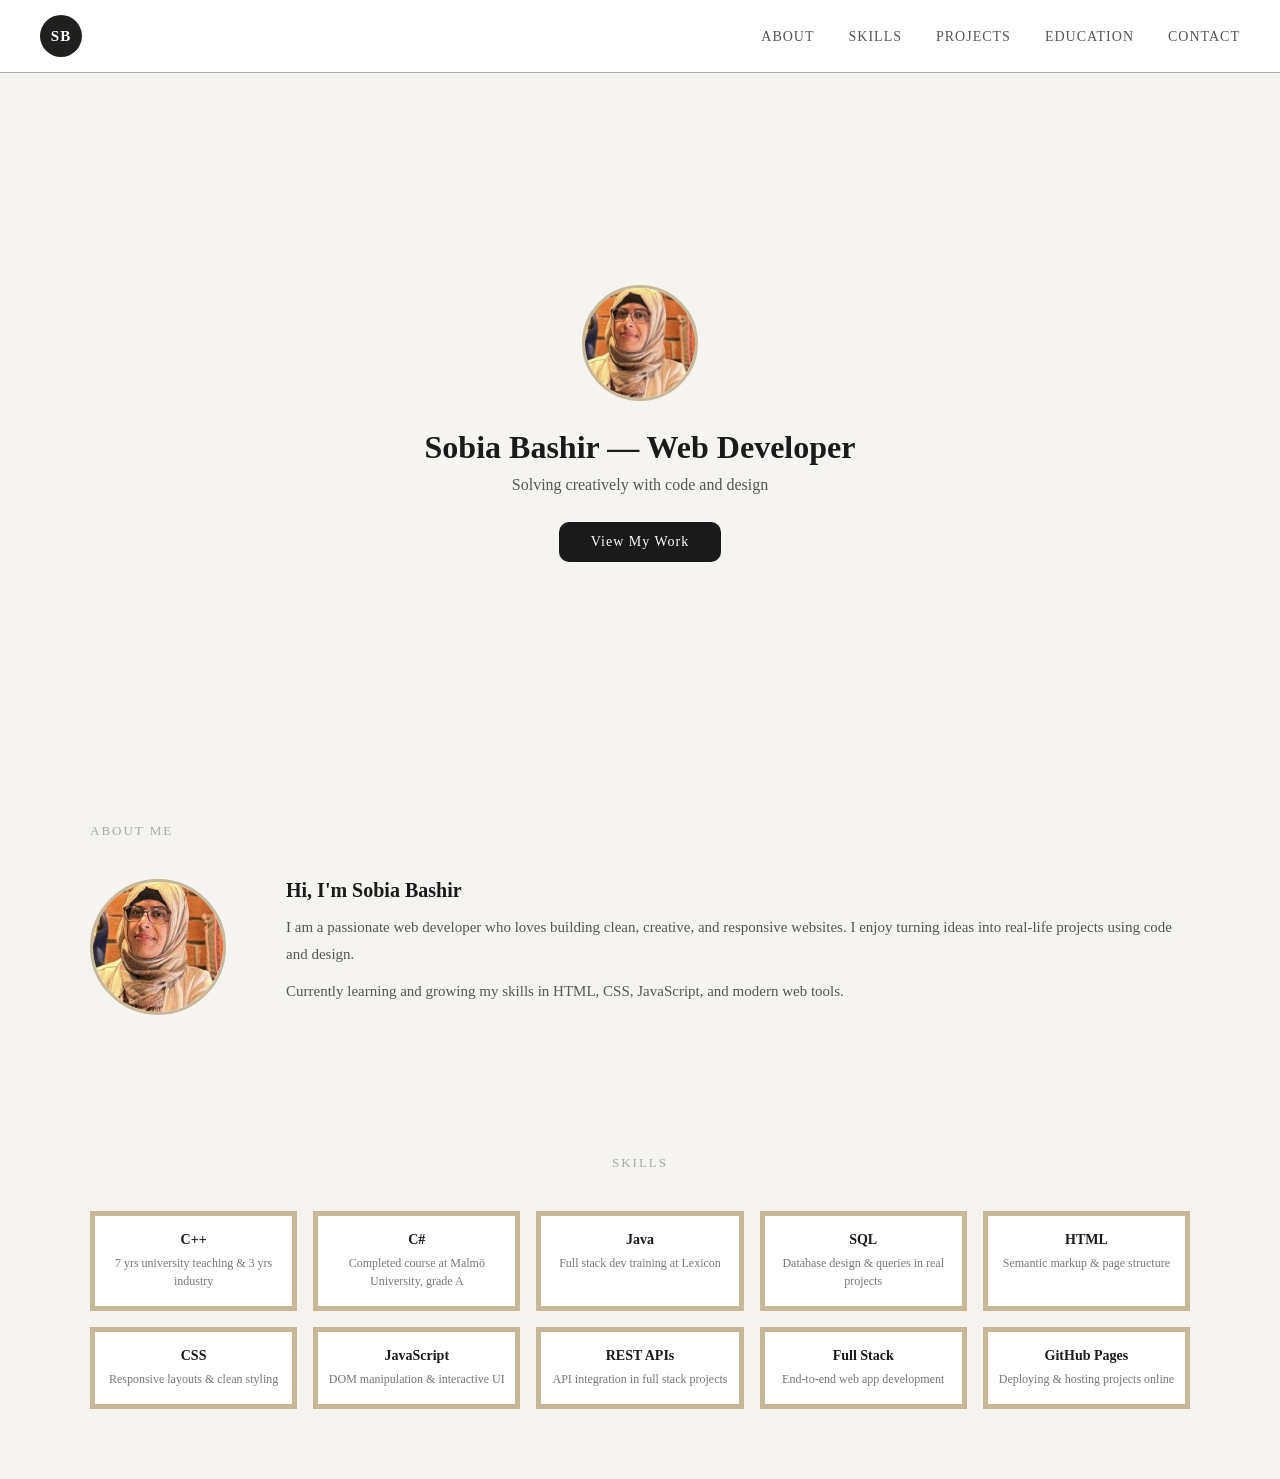
==== Portfolio/index.html @ 38779000 "added new menu education" ====
<!DOCTYPE html>
<html lang="en">
<head>
  <meta charset="UTF-8" />
  <meta name="viewport" content="width=device-width, initial-scale=1.0" />
  <title>Sobia Bashir</title>
  <link rel="stylesheet" href="stylesheet.css" />
</head>
<body>

  <header class="site-header">
    <div class="nav-container">

     <div class="logo">
     <div class="logo-icon">SB</div>
     </div>

      <nav class="main-nav">
        <a href="#about">About</a>
        <a href="#skills">Skills</a>
        <a href="#projects">Projects</a>
        <a href="#Education">Education</a>
        <a href="#contact">Contact</a>
      </nav>

    </div>
  </header>


  <!-- hero section for portfolio -->
  <section class="hero" id="hero">
  <div class="hero-content">
    <div class="hero-photo">
      <img src="profile_pic.gif" alt="Sobia Bashir" />
    </div>
    <h1>Sobia Bashir — Web Developer</h1>
    <p class="hero-tagline">Solving creatively with code and design</p>
    <a href="#projects" class="btn-primary">View My Work</a>
  </div>
</section>


<!-- work on About section -->
<section class="about" id="about">
  <div class="about-container">

    <p class="section-label">About Me</p>

    <div class="about-content">
      <div class="about-photo">
        <img src="profile_pic.gif" alt="Sobia Bashir" />
      </div>
      <div class="about-text">
        <h3>Hi, I'm Sobia Bashir</h3>
        <p>I am a passionate web developer who loves building clean,
        creative, and responsive websites. I enjoy turning ideas into
        real-life projects using code and design.</p>
        <p>Currently learning and growing my skills in HTML, CSS,
        JavaScript, and modern web tools.</p>
      </div>
    </div>

  </div>
</section>

<!-- Skills Section -->
<section class="skills" id="skills">
  <div class="skills-container">

    <p class="section-label">Skills</p>

    <div class="skills-grid">
      <div class="skill-card">
        <h4>C++</h4>
        <p>7 yrs university teaching & 3 yrs industry</p>
      </div>
      <div class="skill-card">
        <h4>C#</h4>
        <p>Completed course at Malmö University, grade A</p>
      </div>
      <div class="skill-card">
        <h4>Java</h4>
        <p>Full stack dev training at Lexicon</p>
      </div>
      <div class="skill-card">
        <h4>SQL</h4>
        <p>Database design & queries in real projects</p>
      </div>
      <div class="skill-card">
        <h4>HTML</h4>
        <p>Semantic markup & page structure</p>
      </div>
      <div class="skill-card">
        <h4>CSS</h4>
        <p>Responsive layouts & clean styling</p>
      </div>
      <div class="skill-card">
        <h4>JavaScript</h4>
        <p>DOM manipulation & interactive UI</p>
      </div>
      <div class="skill-card">
        <h4>REST APIs</h4>
        <p>API integration in full stack projects</p>
      </div>
      <div class="skill-card">
        <h4>Full Stack</h4>
        <p>End-to-end web app development</p>
      </div>
      <div class="skill-card">
        <h4>GitHub Pages</h4>
        <p>Deploying & hosting projects online</p>
      </div>
    </div>

  </div>
</section>

</body>
</html>
---- Portfolio/stylesheet.css ----
body {
    background-color: #f5f4f0;   
    color: #1a1a1a;              
    font-family: Georgia, serif; 
    font-size: 16px;             
    margin: 0;                   
    padding: 0;                  
}
a {
    text-decoration: none;   
    color: #1a1a1a;         
}
.site-header {
    background-color: #ffffff;       
    border-bottom: 1px solid #abaaaa;
    padding: 15px 40px;               
}
.logo {
    font-size: 20px;      
    font-weight: bold;    
    color: #1a1a1a;       
    display: inline-block;
}
.logo-icon {
  width: 42px;
  height: 42px;
  border-radius: 50%;
  background-color: #1f1f1e;
  display: flex;
  align-items: center;
  justify-content: center;
  font-size: 15px;
  font-weight: bold;
  color: #ffffff;
  letter-spacing: 1px;
  flex-shrink: 0;
}
.main-nav {
    display: inline-block; 
    color:#edd4d4 ;
     
}
.main-nav a {
    font-size: 14px;       
    color: #555555;       
    margin-left: 30px;     
    text-transform: uppercase; 
    letter-spacing: 1px;   
}
/* added this style more left aligned navigation bar */
.nav-container {
  display: flex;
  justify-content: space-between;
  align-items: center;
}
     /* hero section  */
.hero {
  display: flex;
  justify-content: center;
  align-items: center;
  text-align: center;
  padding: 80px 20px 60px;
  min-height: 60vh;
}

.hero-content {
  display: flex;
  flex-direction: column;
  align-items: center;
  gap: 0;
}
.hero-photo {
  width: 110px;
  height: 110px;
  border-radius: 50%;
  overflow: hidden;
  border: 3px solid #c8b89a;
  margin-bottom: 28px;
}

.hero-photo img {
  width: 100%;
  height: 100%;
  object-fit: cover;
}
.hero h1 {
  font-size: 32px;
  font-weight: bold;
  color: #1a1a1a;
  margin: 0 0 10px;
}

.hero-tagline {
  font-size: 16px;
  color: #555555;
  margin: 0 0 28px;
}
.btn-primary {
  display: inline-block;
  padding: 12px 32px;
  background-color: #1a1a1a;
  color: #ffffff;
  font-size: 14px;
  letter-spacing: 1px;
  text-decoration: none;
  border-radius: 10px;
  transition: background-color 0.3s ease;
}

.btn-primary:hover {
  background-color: #444444;
}

/* About section */
.about {
  padding: 70px 80px;
}

.about-container {
  max-width: 1100px;
  margin: 0 auto;
}

.section-label {
  font-size: 13px;
  text-transform: uppercase;
  letter-spacing: 2px;
  color: #aaaaaa;
  margin: 0 0 40px;
  font-weight: normal;
}
.about-content {
  display: flex;
  align-items: center;
  gap: 60px;
}

.about-photo {
  flex-shrink: 0;
  width: 130px;
  height: 130px;
  border-radius: 50%;
  overflow: hidden;
  border: 3px solid #c8b89a;
}

.about-photo img {
  width: 100%;
  height: 100%;
  object-fit: cover;
}
.about-text h3 {
  font-size: 20px;
  font-weight: bold;
  color: #1a1a1a;
  margin: 0 0 12px;
}

.about-text p {
  font-size: 15px;
  color: #555555;
  line-height: 1.8;
  margin: 0 0 10px;
}

/* skills section */
.skills {
  padding: 70px 80px;
}

.skills-container {
  max-width: 1100px;
  margin: 0 auto;
  text-align: center;
}

.skills-grid {
  display: grid;
  grid-template-columns: repeat(5, 1fr);
  gap: 16px;
}

.skill-card {
  background-color: #ffffff;
  border: 5px solid #c8b89a;
  padding: 16px 10px;
}

.skill-card h4 {
  font-size: 14px;
  font-weight: bold;
  color: #1a1a1a;
  margin: 0 0 6px;
}

.skill-card p {
  font-size: 12px;
  color: #777777;
  margin: 0;
  line-height: 1.5;
}

.skill-card:hover {
  background-color: #1a1a1a;
  border-color: #1a1a1a;
  transition: all 0.3s ease;
}

.skill-card:hover h4,
.skill-card:hover p {
  color: #ffffff;
}
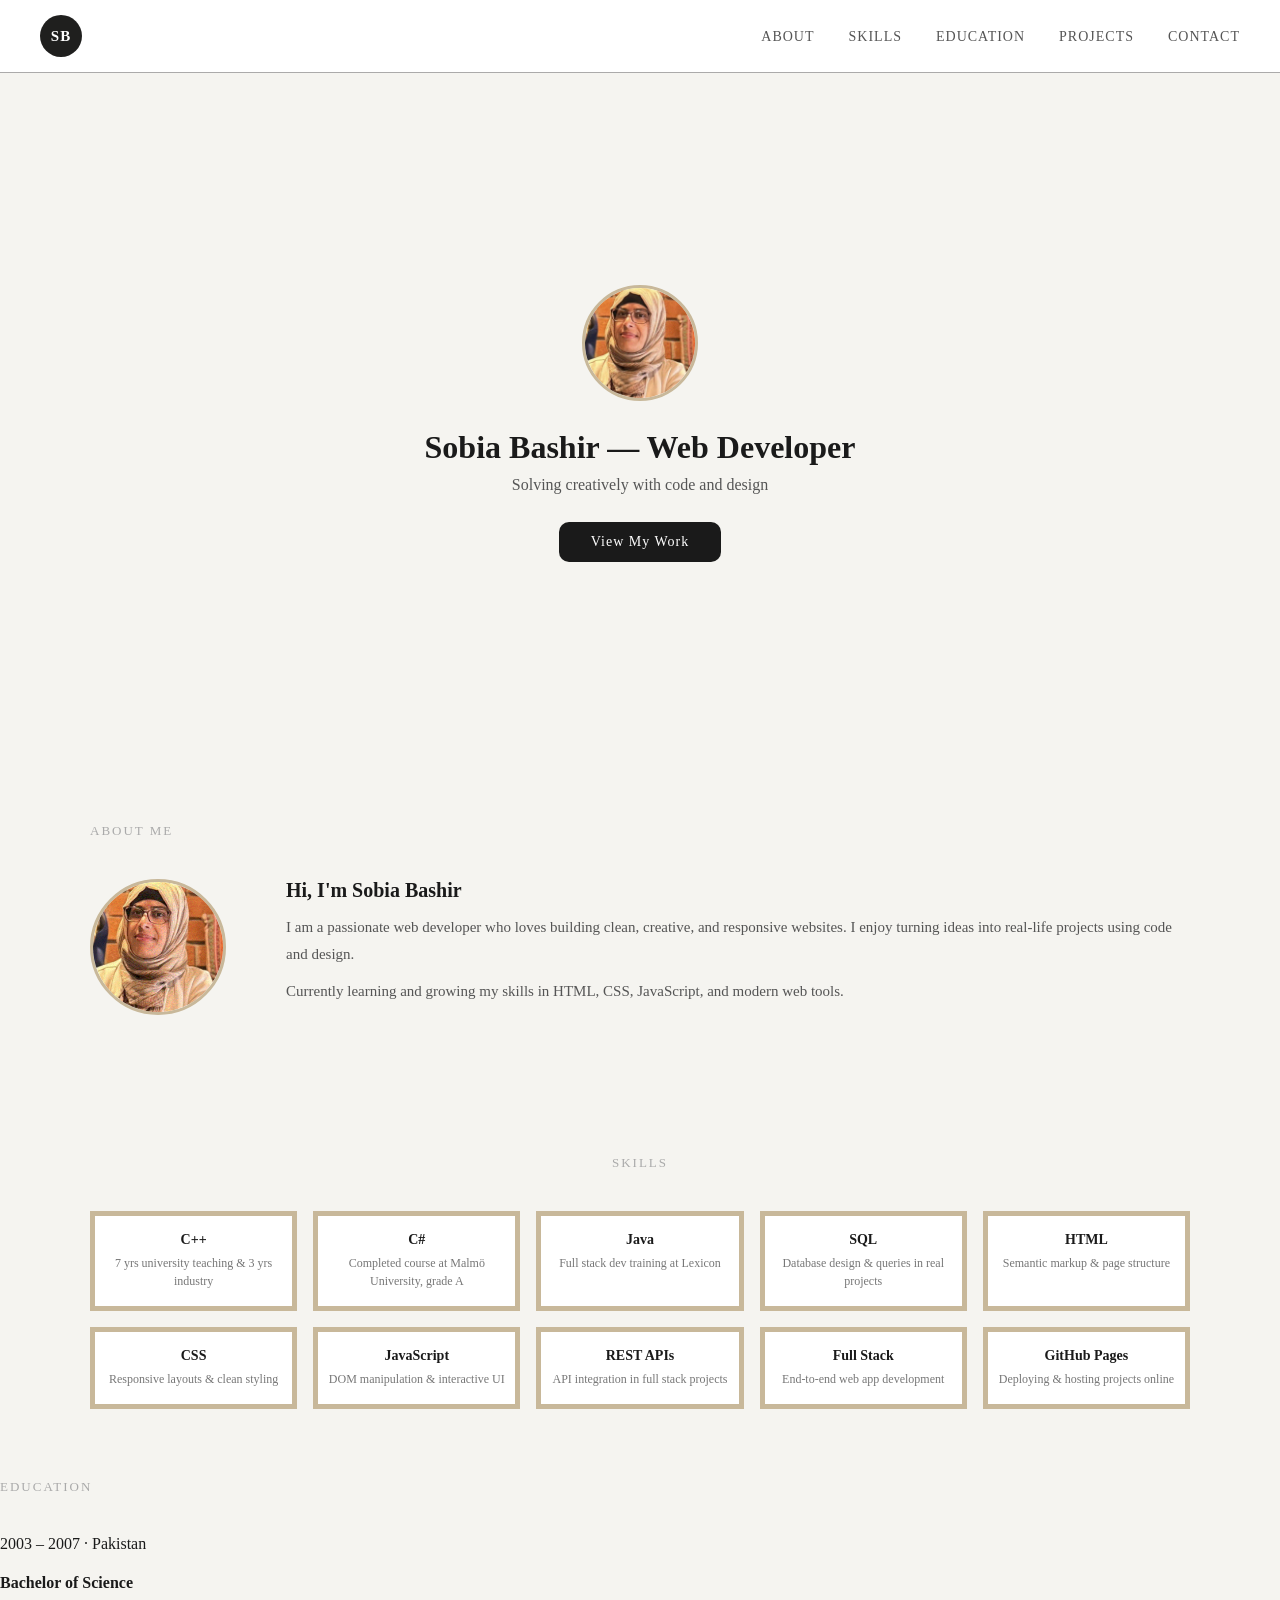
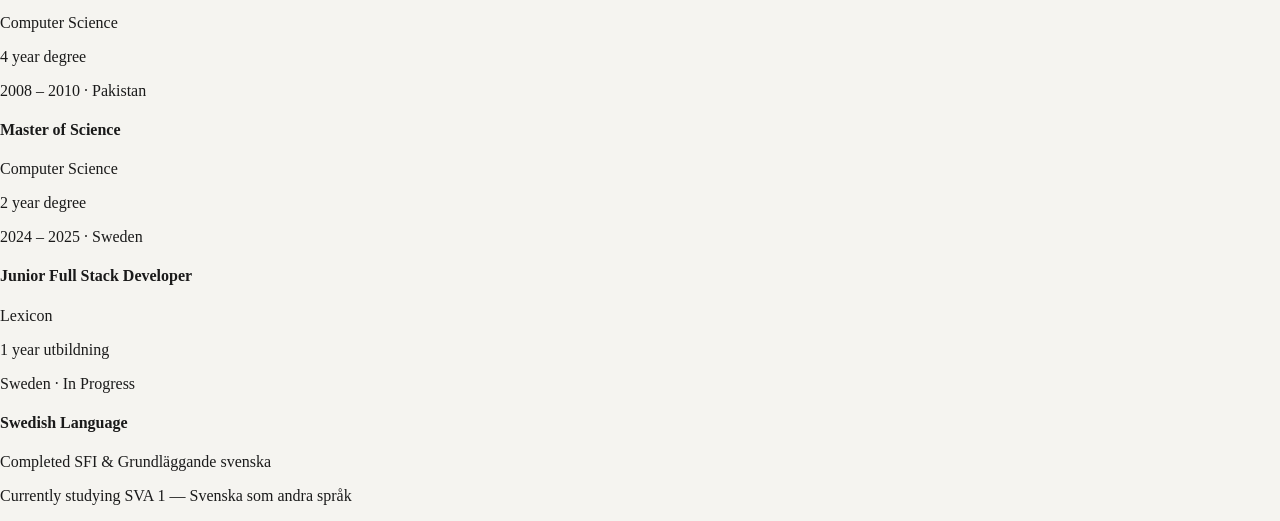
==== commit db625358: "added education section in the index" ====
--- a/Portfolio/index.html
+++ b/Portfolio/index.html
@@ -18,8 +18,8 @@
       <nav class="main-nav">
         <a href="#about">About</a>
         <a href="#skills">Skills</a>
-        <a href="#projects">Projects</a>
         <a href="#Education">Education</a>
+        <a href="#projects">Projects</a>        
         <a href="#contact">Contact</a>
       </nav>
 
@@ -115,5 +115,45 @@
   </div>
 </section>
 
+<!-- Education Section -->
+<section class="education" id="education">
+  <div class="education-container">
+
+    <p class="section-label">Education</p>
+
+    <div class="education-grid">
+
+      <div class="education-card">
+        <p class="edu-date">2003 – 2007 · Pakistan</p>
+        <h4>Bachelor of Science</h4>
+        <p class="edu-subject">Computer Science</p>
+        <p class="edu-note">4 year degree</p>
+      </div>
+
+      <div class="education-card">
+        <p class="edu-date">2008 – 2010 · Pakistan</p>
+        <h4>Master of Science</h4>
+        <p class="edu-subject">Computer Science</p>
+        <p class="edu-note">2 year degree</p>
+      </div>
+
+      <div class="education-card">
+        <p class="edu-date">2024 – 2025 · Sweden</p>
+        <h4>Junior Full Stack Developer</h4>
+        <p class="edu-subject">Lexicon</p>
+        <p class="edu-note">1 year utbildning</p>
+      </div>
+
+      <div class="education-card edu-center">
+        <p class="edu-date">Sweden · In Progress</p>
+        <h4>Swedish Language</h4>
+        <p class="edu-subject">Completed SFI & Grundläggande svenska</p>
+        <p class="edu-note">Currently studying SVA 1 — Svenska som andra språk</p>
+      </div>
+
+    </div>
+  </div>
+</section>
+
 </body>
 </html>
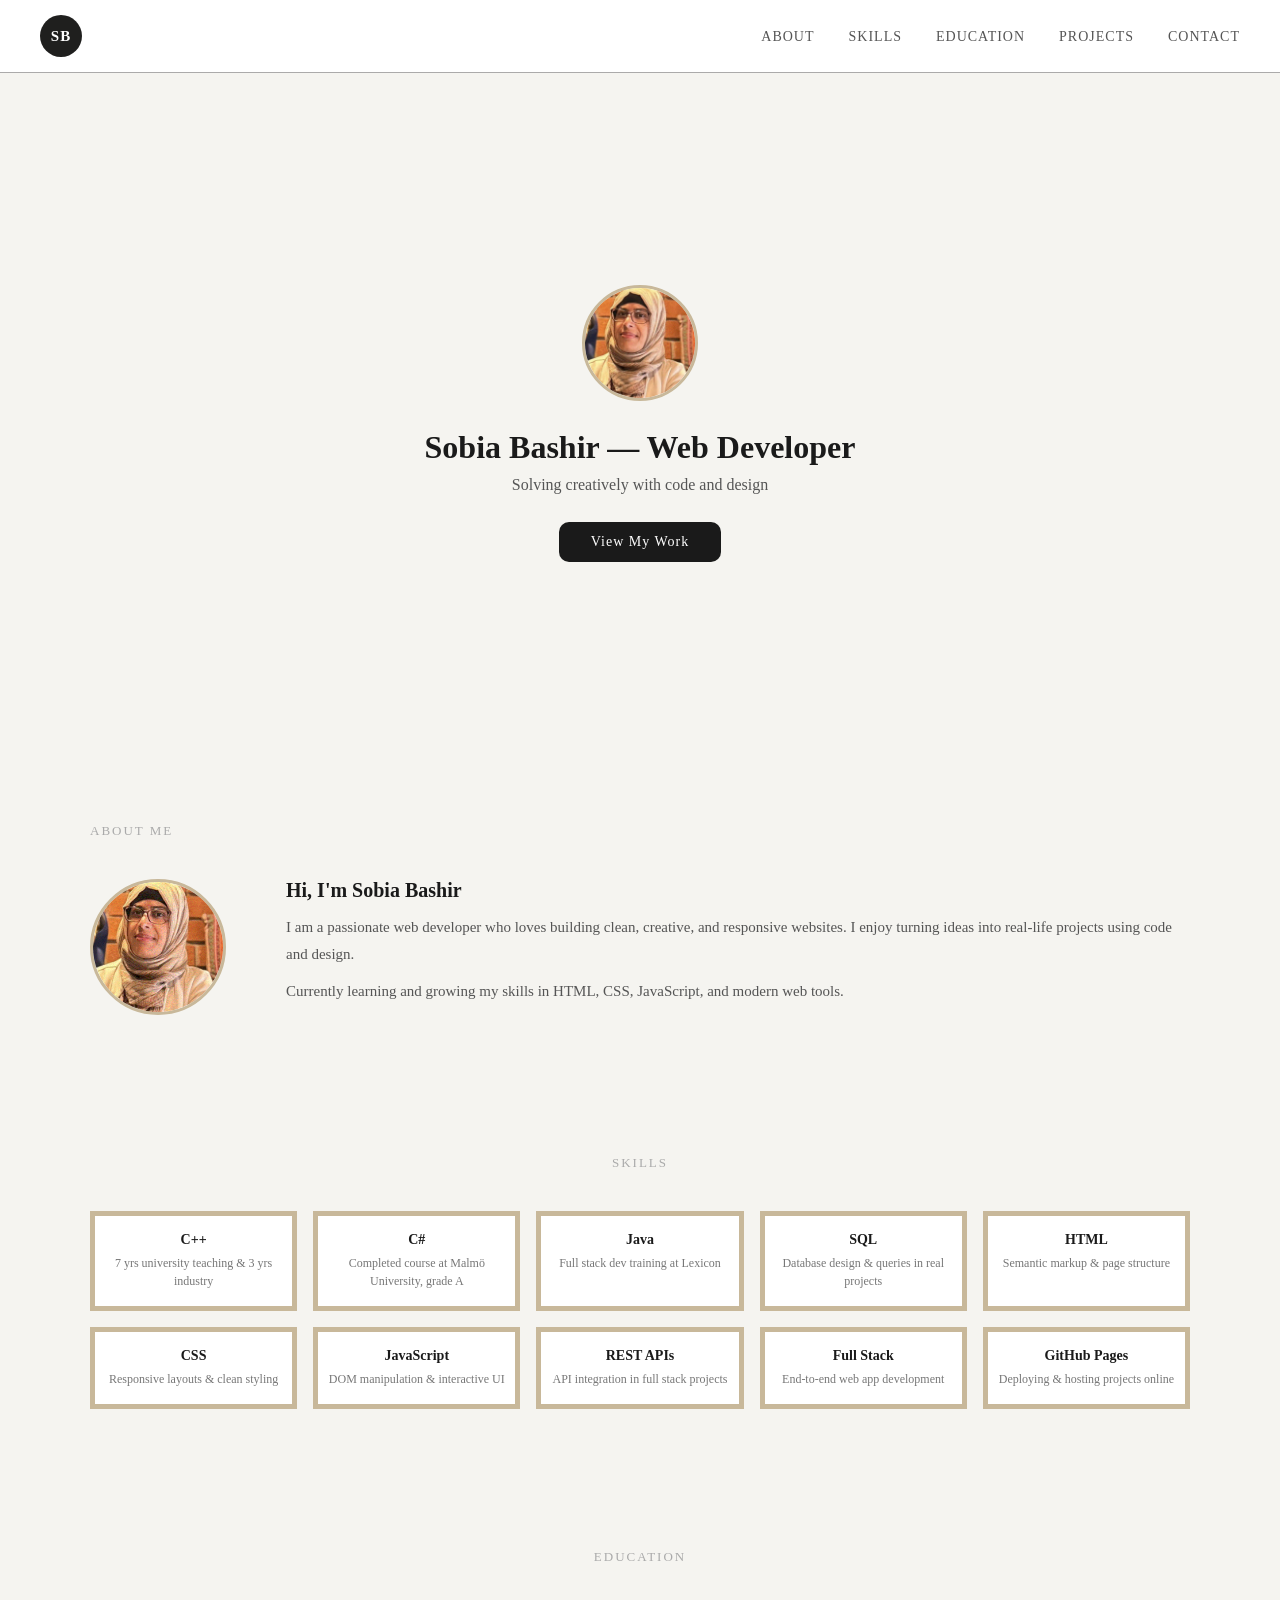
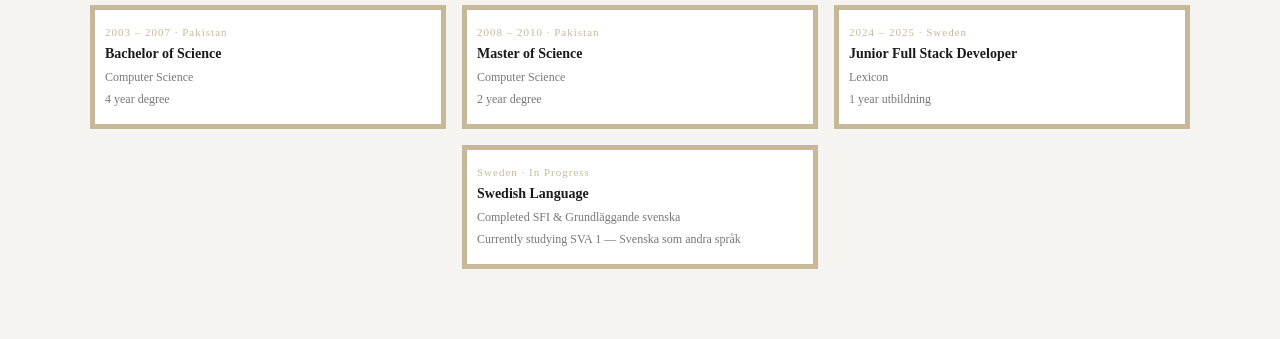
==== commit b6e56c85: "completed the style sheet for education section." ====
--- a/Portfolio/index.html
+++ b/Portfolio/index.html
@@ -18,7 +18,7 @@
       <nav class="main-nav">
         <a href="#about">About</a>
         <a href="#skills">Skills</a>
-        <a href="#Education">Education</a>
+        <a href="#education">Education</a>
         <a href="#projects">Projects</a>        
         <a href="#contact">Contact</a>
       </nav>
--- a/Portfolio/stylesheet.css
+++ b/Portfolio/stylesheet.css
@@ -209,4 +209,74 @@
 .skill-card:hover h4,
 .skill-card:hover p {
   color: #ffffff;
+}
+
+/* Education Section */
+.education {
+  padding: 70px 80px;
+}
+
+.education-container {
+  max-width: 1100px;
+  margin: 0 auto;
+  text-align: center;
+}
+
+.education-grid {
+  display: grid;
+  grid-template-columns: repeat(3, 1fr);
+  gap: 16px;
+}
+
+.education-card {
+  background-color: #ffffff;
+  border: 5px solid #c8b89a;
+  padding: 16px 10px;
+  text-align: left;
+}
+
+.edu-date {
+  font-size: 11px;
+  letter-spacing: 1px;
+  color: #c8b89a;
+  margin: 0 0 8px;
+}
+
+.education-card h4 {
+  font-size: 14px;
+  font-weight: bold;
+  color: #1a1a1a;
+  margin: 0 0 6px;
+}
+
+.edu-subject {
+  font-size: 12px;
+  color: #777777;
+  margin: 0 0 4px;
+  line-height: 1.5;
+}
+
+.edu-note {
+  font-size: 12px;
+  color: #777777;
+  margin: 0;
+  line-height: 1.5;
+}
+
+.education-card:hover {
+  background-color: #1a1a1a;
+  border-color: #1a1a1a;
+  transition: all 0.3s ease;
+}
+
+.education-card:hover h4,
+.education-card:hover .edu-date,
+.education-card:hover .edu-subject,
+.education-card:hover .edu-note {
+  color: #ffffff;
+}
+
+
+.edu-center {
+  grid-column: 2;
 }
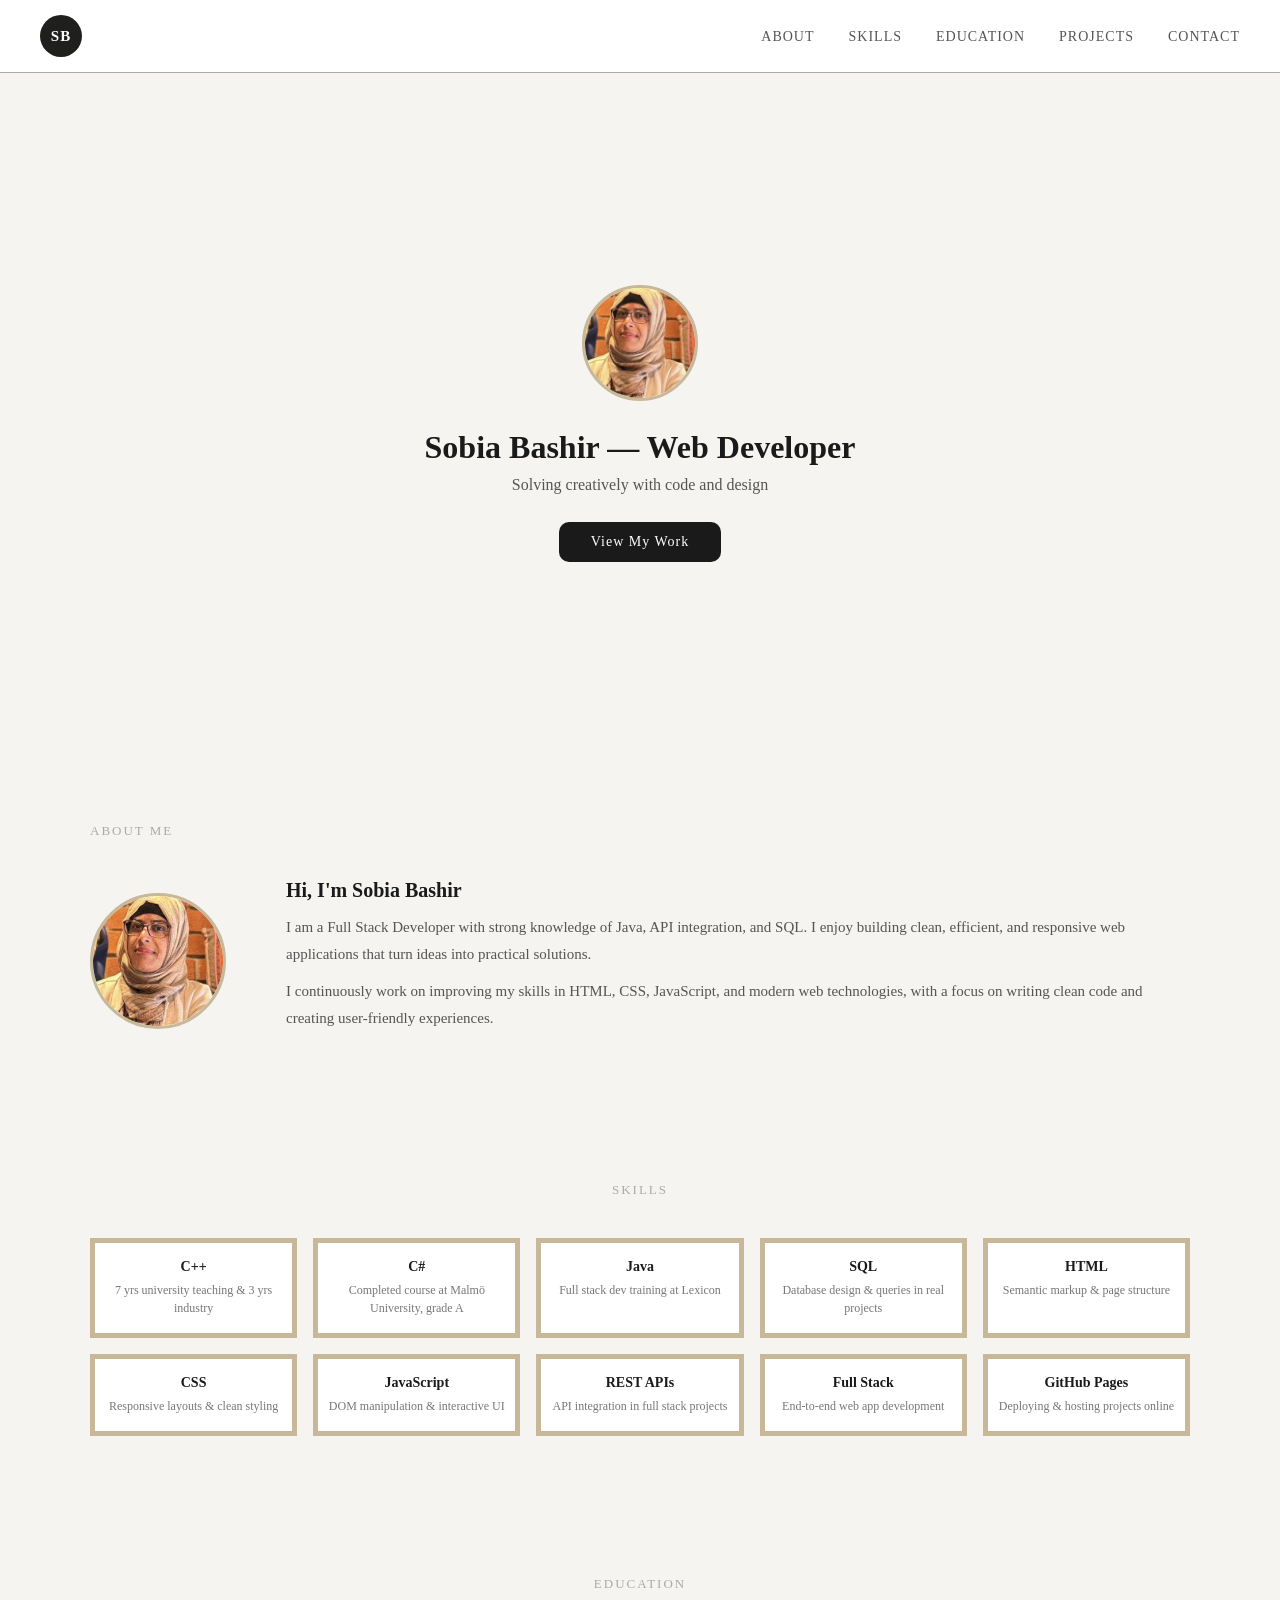
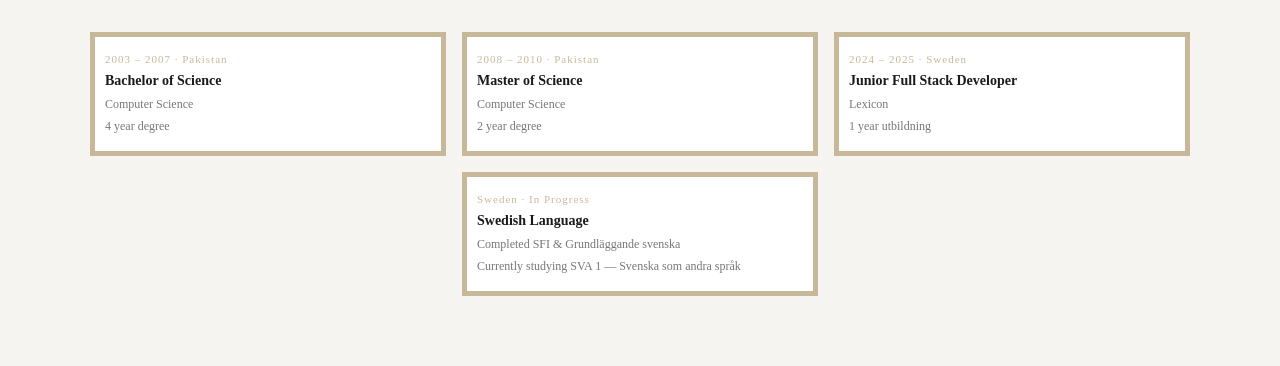
==== commit ade3fb62: "changed the description in About section." ====
--- a/Portfolio/index.html
+++ b/Portfolio/index.html
@@ -52,11 +52,14 @@
       </div>
       <div class="about-text">
         <h3>Hi, I'm Sobia Bashir</h3>
-        <p>I am a passionate web developer who loves building clean,
-        creative, and responsive websites. I enjoy turning ideas into
-        real-life projects using code and design.</p>
-        <p>Currently learning and growing my skills in HTML, CSS,
-        JavaScript, and modern web tools.</p>
+        <p>I am a Full Stack Developer with strong knowledge of Java, 
+            API integration, and SQL. I enjoy building clean, efficient,
+             and responsive web applications that turn ideas into practical solutions.
+        </p>
+        <p>I continuously work on improving my skills in HTML, 
+            CSS, JavaScript, and modern web technologies, with a focus on writing clean code 
+            and creating user-friendly experiences.
+        </p>
       </div>
     </div>
 
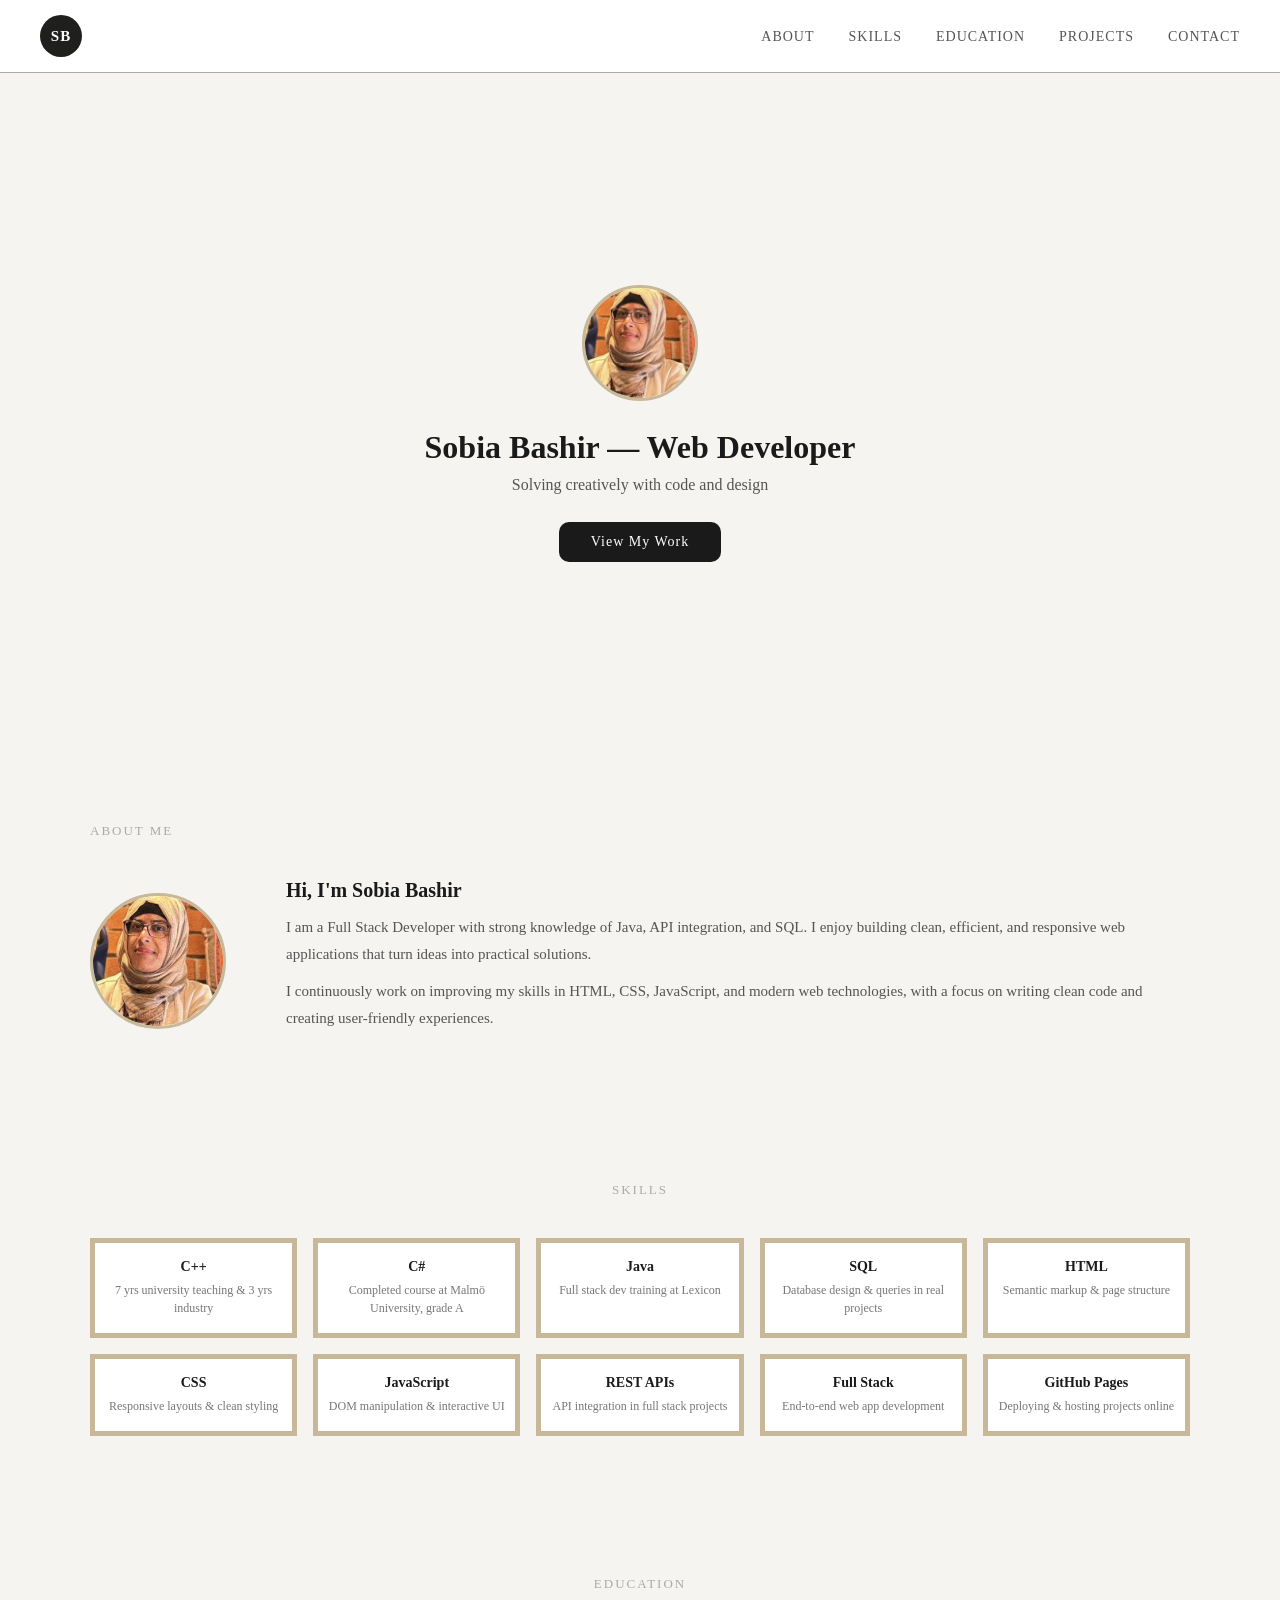
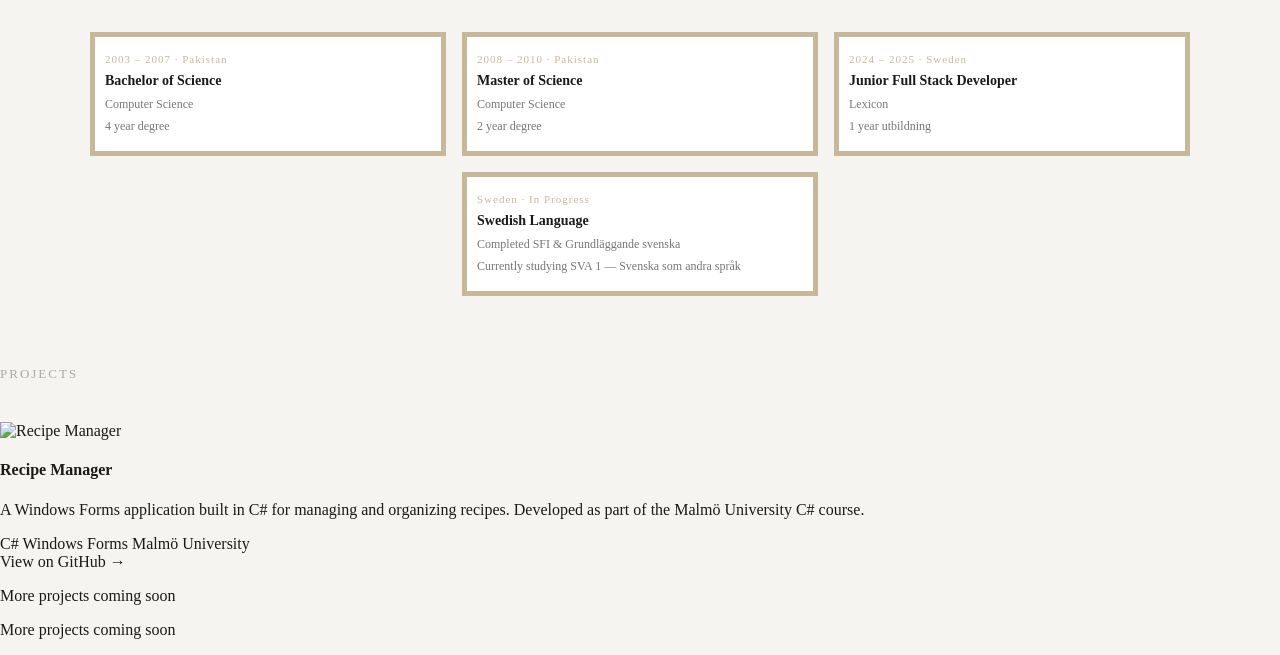
==== commit 1266a619: "started work on project section" ====
--- a/Portfolio/index.html
+++ b/Portfolio/index.html
@@ -157,6 +157,44 @@
     </div>
   </div>
 </section>
+<section class="projects" id="projects">
+  <div class="projects-container">
+
+    <p class="section-label">Projects</p>
+
+    <div class="projects-grid">
+
+      <div class="project-card">
+        <div class="project-image">
+          <img src="images/project-recipe-manager.png" 
+               alt="Recipe Manager" />
+        </div>
+        <div class="project-info">
+          <h4>Recipe Manager</h4>
+          <p>A Windows Forms application built in C# for managing
+          and organizing recipes. Developed as part of the
+          Malmö University C# course.</p>
+          <div class="project-tags">
+            <span class="project-tag">C#</span>
+            <span class="project-tag">Windows Forms</span>
+            <span class="project-tag">Malmö University</span>
+          </div>
+          <a href="https://github.com/sobiabashir/C-_Assignments" 
+             target="_blank" class="project-link">View on GitHub →</a>
+        </div>
+      </div>
+
+      <div class="project-card project-empty">
+        <p>More projects coming soon</p>
+      </div>
+
+      <div class="project-card project-empty">
+        <p>More projects coming soon</p>
+      </div>
+
+    </div>
+  </div>
+</section>
 
 </body>
 </html>
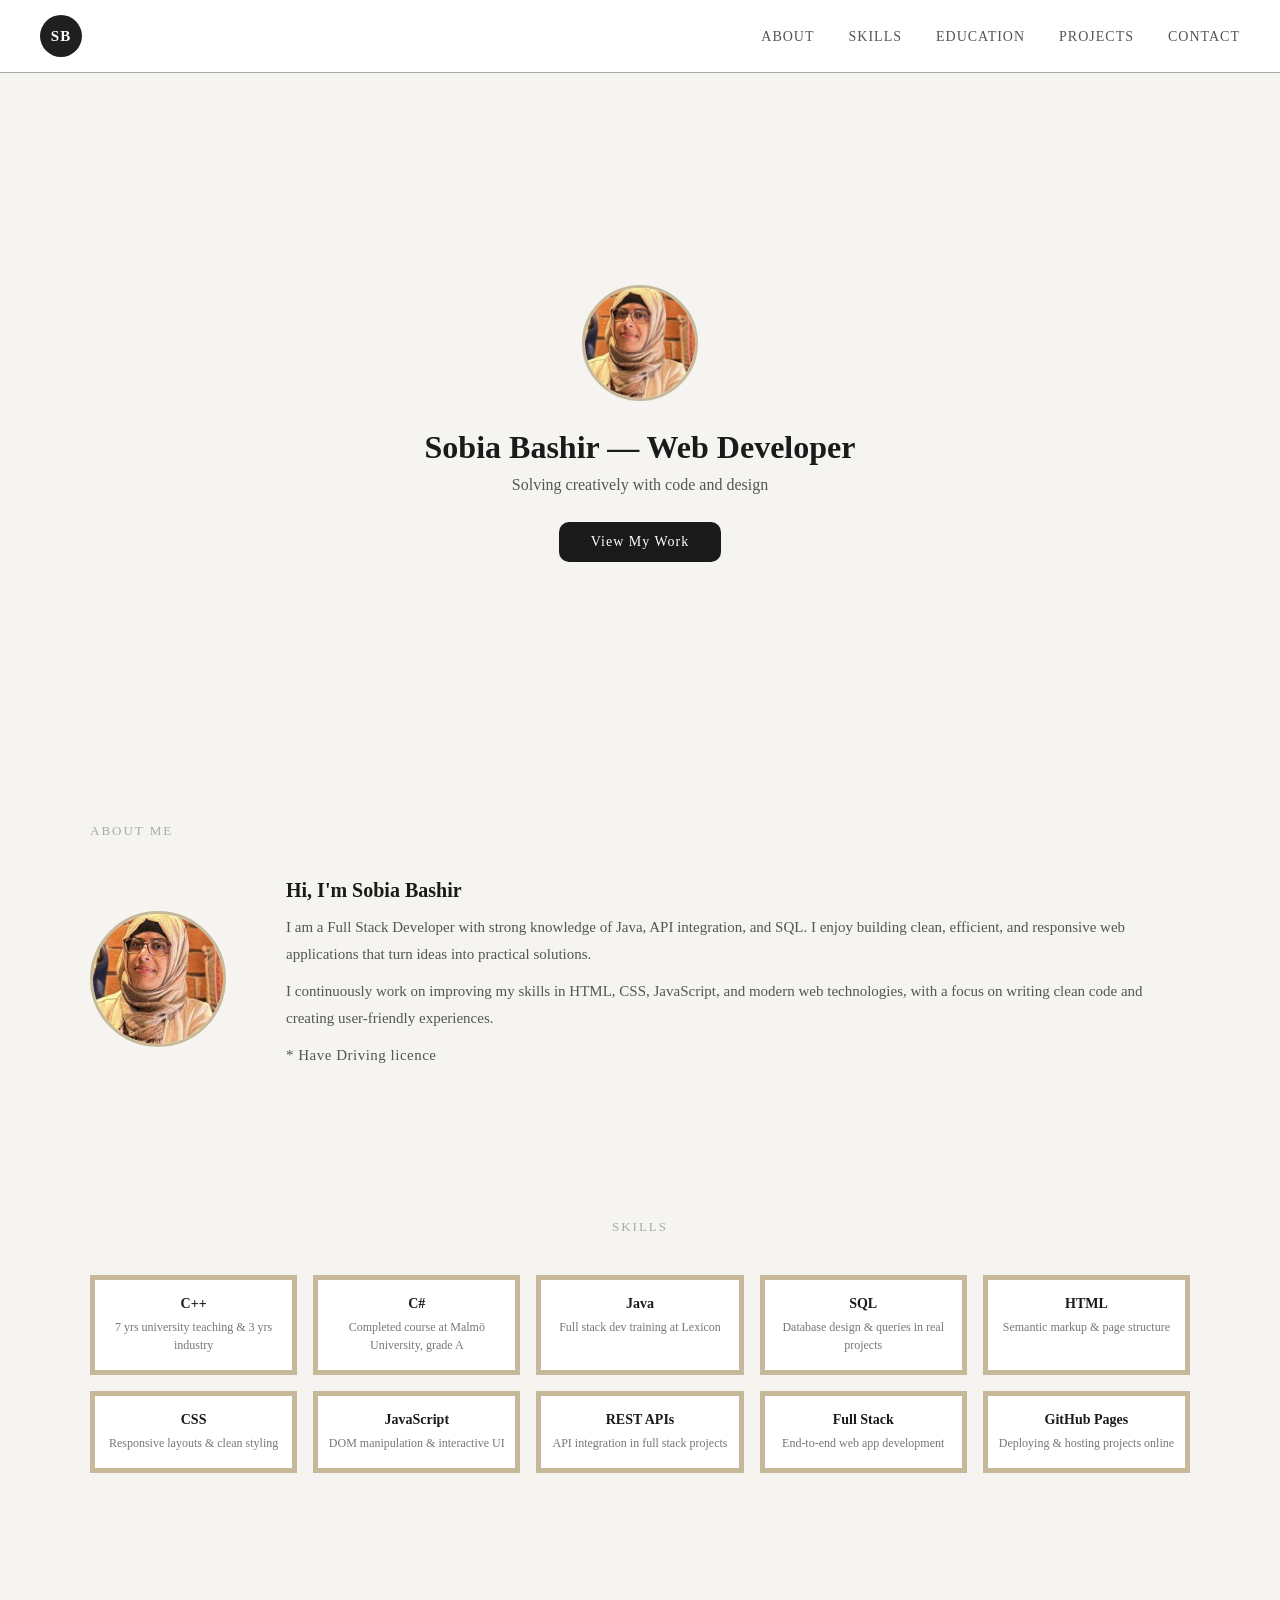
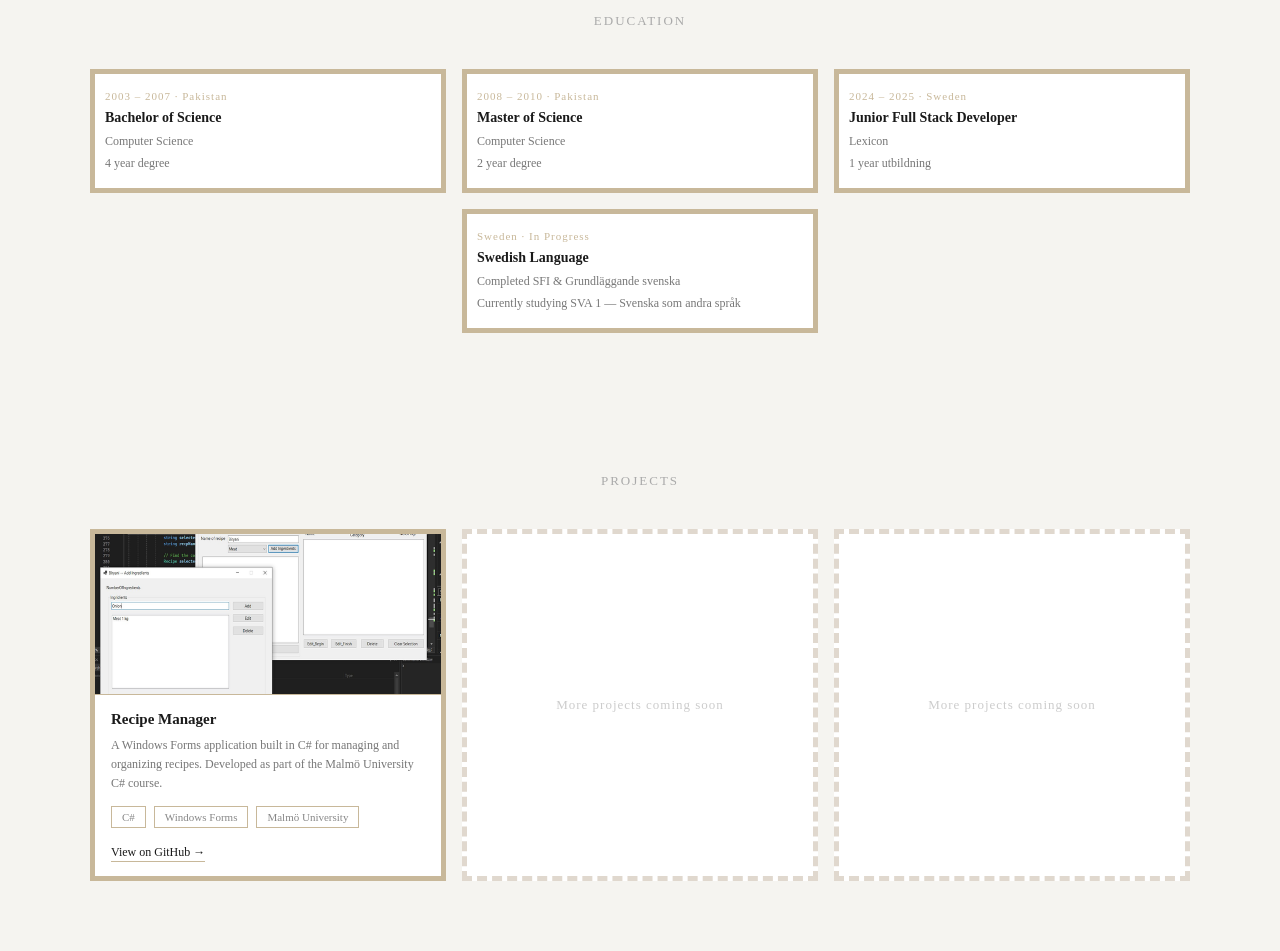
==== commit 76176307: "added new info in about section" ====
--- a/Portfolio/index.html
+++ b/Portfolio/index.html
@@ -60,6 +60,7 @@
             CSS, JavaScript, and modern web technologies, with a focus on writing clean code 
             and creating user-friendly experiences.
         </p>
+         <p class="about-extra"> * Have Driving licence</p>
       </div>
     </div>
 
--- a/Portfolio/stylesheet.css
+++ b/Portfolio/stylesheet.css
@@ -162,6 +162,12 @@
   line-height: 1.8;
   margin: 0 0 10px;
 }
+.about-extra {
+  font-size: 13px;
+  color: #aaaaaa;
+  margin: 10px 0 0;
+  letter-spacing: 0.5px;
+}
 
 /* skills section */
 .skills {
@@ -279,4 +285,97 @@
 
 .edu-center {
   grid-column: 2;
+}
+/* Projects Section */
+.projects {
+  padding: 70px 80px;
+}
+
+.projects-container {
+  max-width: 1100px;
+  margin: 0 auto;
+  text-align: center;
+}
+
+.projects-grid {
+  display: grid;
+  grid-template-columns: repeat(3, 1fr);
+  gap: 16px;
+}
+
+.project-card {
+  background-color: #ffffff;
+  border: 5px solid #c8b89a;
+  text-align: left;
+}
+
+.project-image {
+  height: 160px;
+  overflow: hidden;
+  border-bottom: 1px solid #c8b89a;
+  background-color: #f0ebe3;
+}
+
+.project-image img {
+  width: 100%;
+  height: 100%;
+  object-fit: cover;
+}
+
+.project-info {
+  padding: 16px;
+}
+
+.project-info h4 {
+  font-size: 15px;
+  font-weight: bold;
+  color: #1a1a1a;
+  margin: 0 0 8px;
+}
+
+.project-info p {
+  font-size: 12px;
+  color: #777777;
+  margin: 0 0 12px;
+  line-height: 1.6;
+}
+
+.project-tags {
+  display: flex;
+  flex-wrap: wrap;
+  gap: 8px;
+  margin-bottom: 14px;
+}
+
+.project-tag {
+  font-size: 11px;
+  padding: 4px 10px;
+  border: 1px solid #c8b89a;
+  color: #888888;
+}
+
+.project-link {
+  font-size: 12px;
+  color: #1a1a1a;
+  text-decoration: none;
+  border-bottom: 1px solid #c8b89a;
+  padding-bottom: 2px;
+}
+
+.project-link:hover {
+  color: #c8b89a;
+}
+
+.project-empty {
+  border: 5px dashed #e0d8ce;
+  display: flex;
+  align-items: center;
+  justify-content: center;
+  min-height: 300px;
+}
+
+.project-empty p {
+  font-size: 13px;
+  color: #cccccc;
+  letter-spacing: 1px;
 }
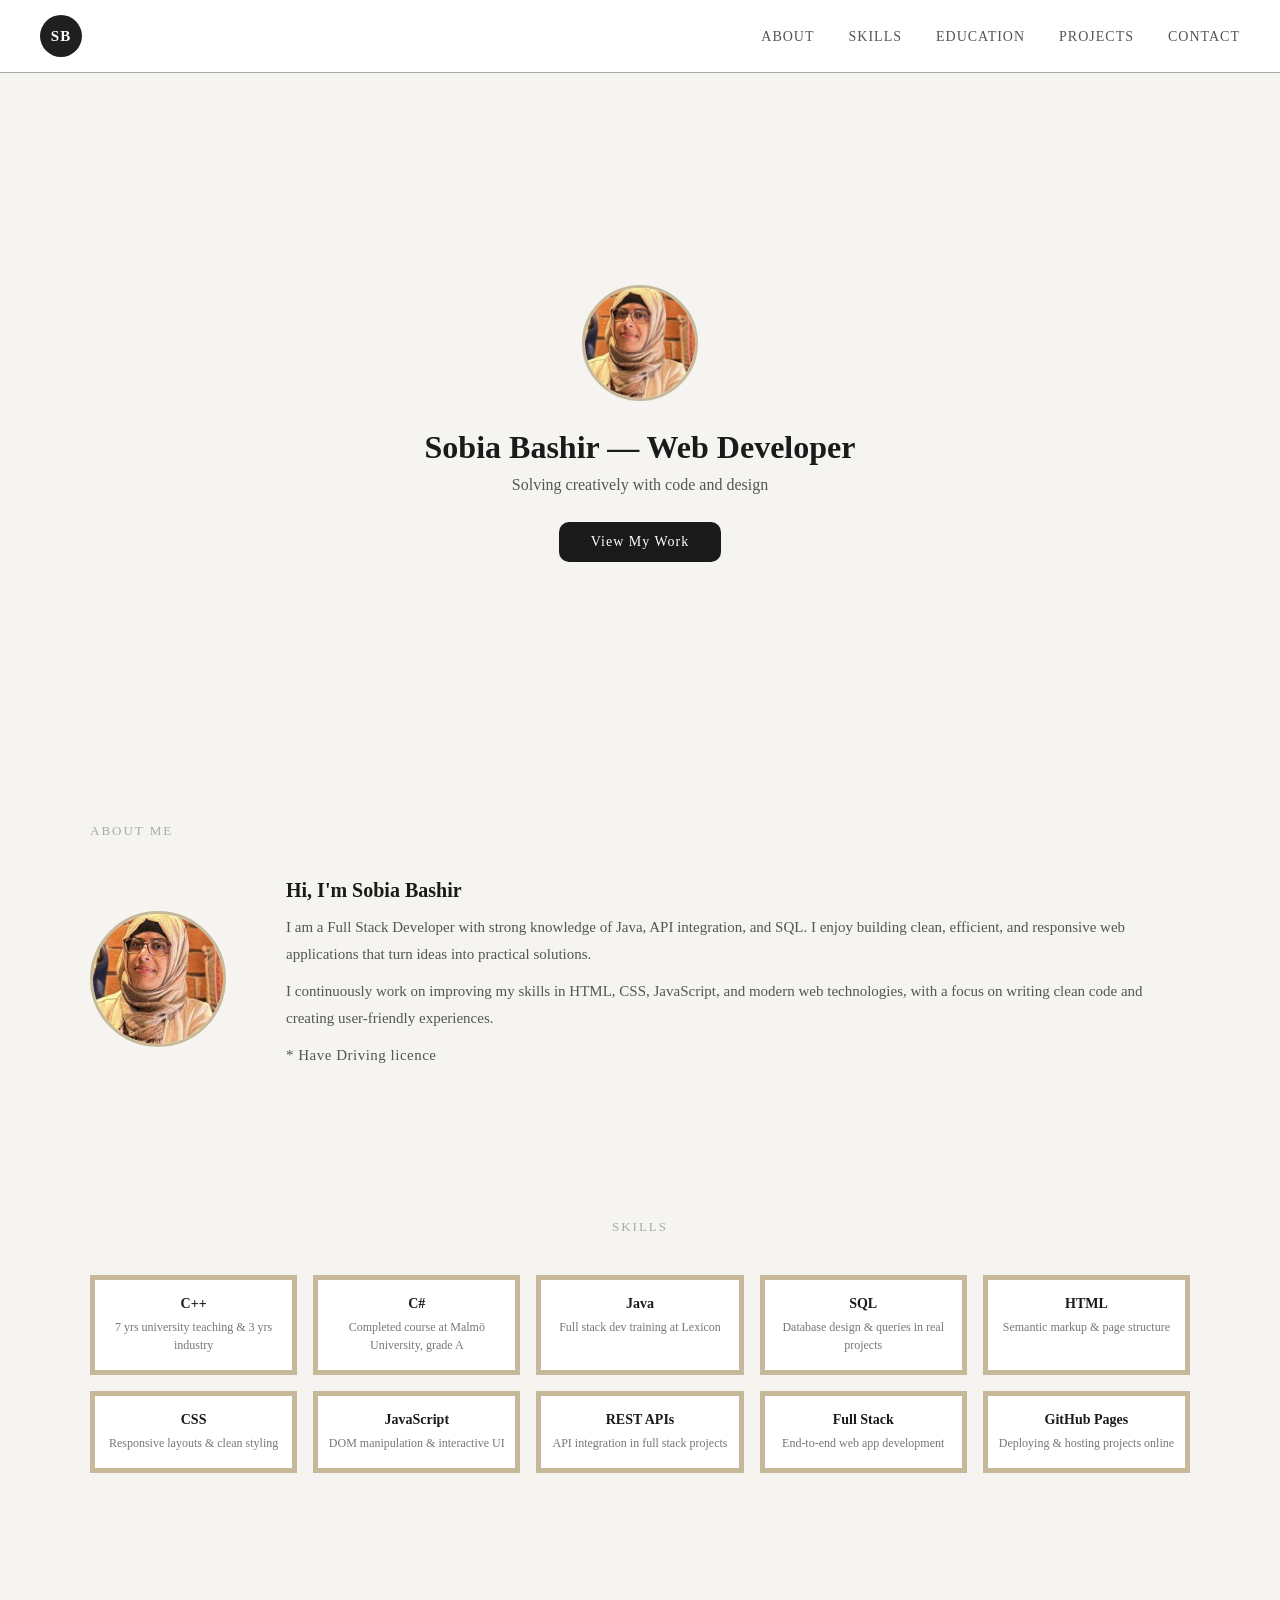
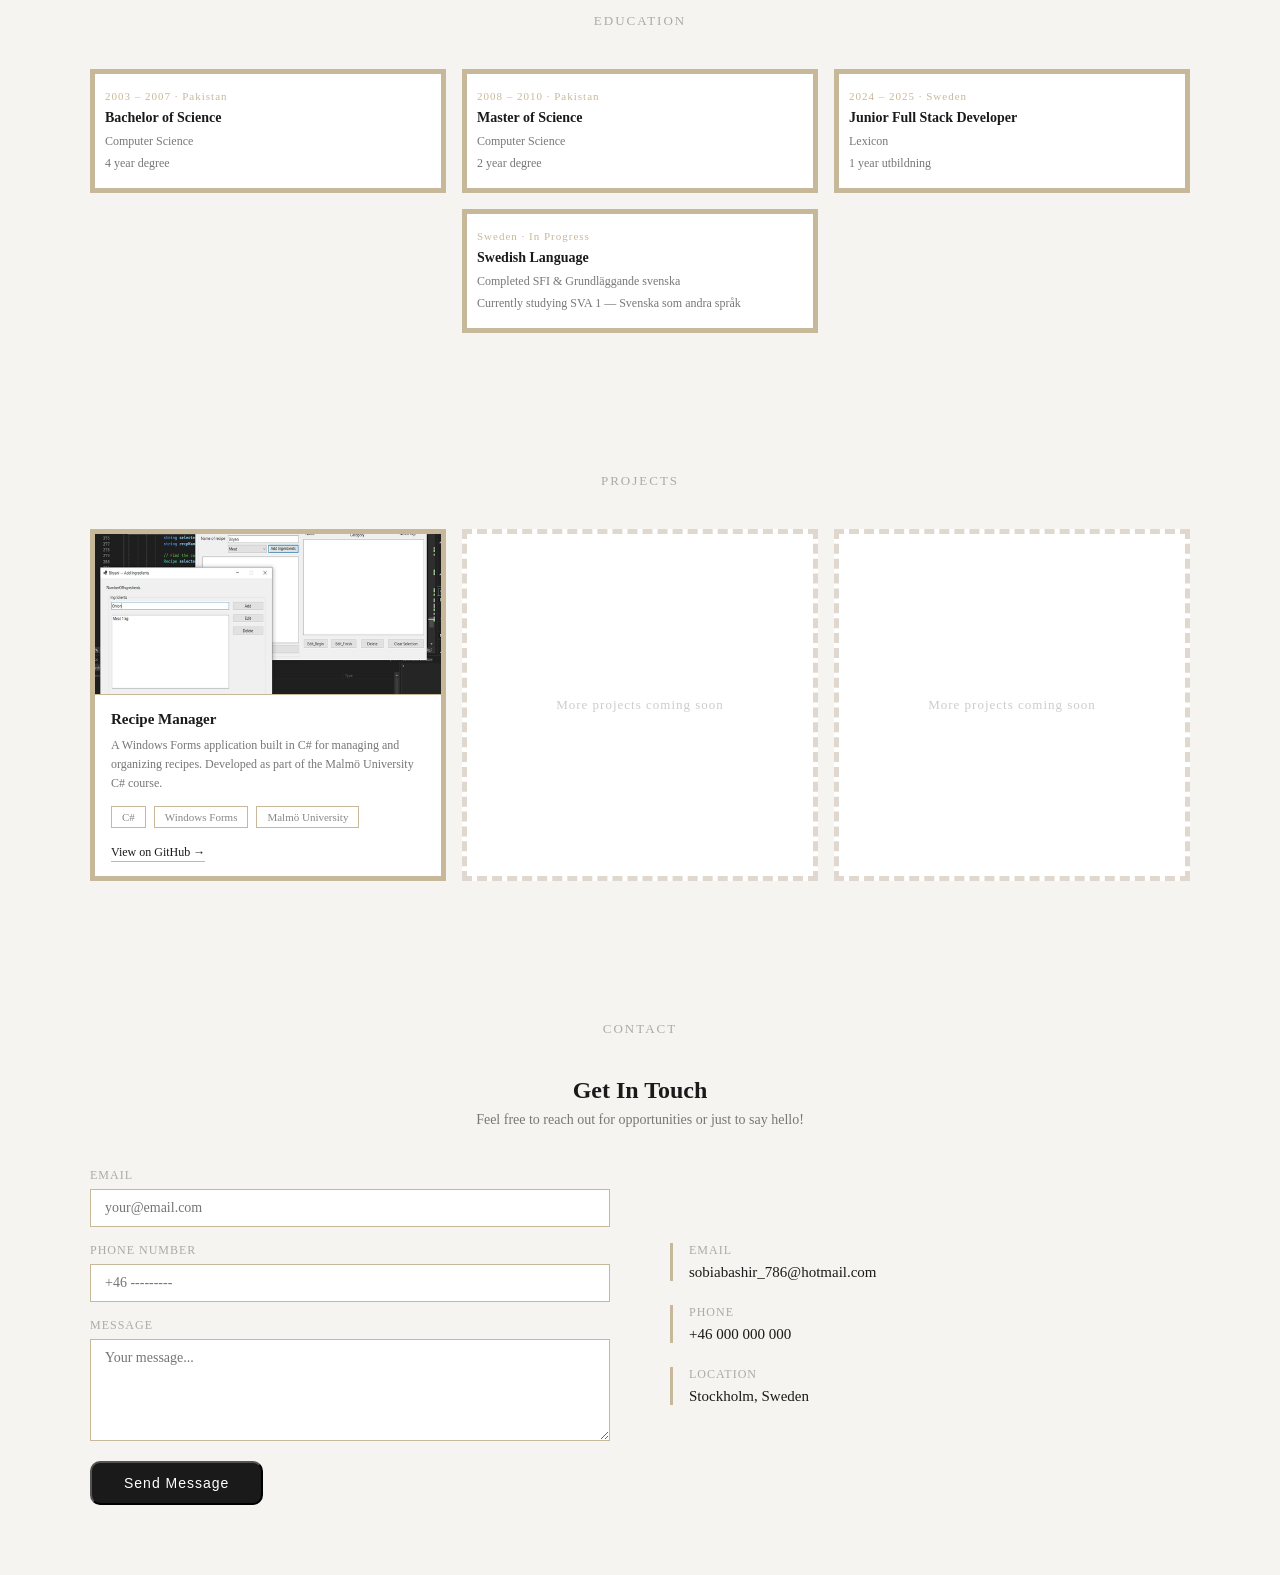
==== commit 5af1ac4a: "learned how can send email via contact form and use the method farmspree for this purpose" ====
--- a/Portfolio/index.html
+++ b/Portfolio/index.html
@@ -197,5 +197,53 @@
   </div>
 </section>
 
+<!-- Contact Section -->
+<section class="contact" id="contact">
+  <div class="contact-container">
+
+    <p class="section-label">Contact</p>
+    <h2 class="contact-heading">Get In Touch</h2>
+    <p class="contact-subheading">Feel free to reach out for 
+    opportunities or just to say hello!</p>
+
+    <div class="contact-grid">
+
+      <!-- Contact Form -->
+      <form class="contact-form" 
+            action="https://formspree.io/f/mzzpbadg" 
+            method="POST">
+        <div class="form-group">
+          <label>Email</label>
+          <input type="email" name="email" 
+                 placeholder="your@email.com" />
+        </div>
+        <div class="form-group">
+          <label>Phone Number</label>
+          <input type="tel" name="phone" 
+                 placeholder="+46 ---------" />
+        </div>
+        <div class="form-group">
+          <label>Message</label>
+          <textarea name="message" rows="5" 
+                    placeholder="Your message..."></textarea>
+        </div>
+        <button type="submit" class="btn-primary">Send Message</button>
+      </form>
+
+      <!-- Contact Info -->
+      <div class="contact-info">
+        <div class="contact-item">
+          <p class="contact-label">Email</p>
+          <p class="contact-value">sobiabashir_786@hotmail.com</p>
+        </div>
+        <div class="contact-item">
+          <p class="contact-label">Phone</p>
+          <p class="contact-value">+46 000 000 000</p>
+        </div>
+        <div class="contact-item">
+          <p class="contact-label">Location</p>
+          <p class="contact-value">Stockholm, Sweden</p>
+        </div>
+        <div class="contact-item">
 </body>
 </html>
--- a/Portfolio/stylesheet.css
+++ b/Portfolio/stylesheet.css
@@ -378,4 +378,107 @@
   font-size: 13px;
   color: #cccccc;
   letter-spacing: 1px;
+}
+/* Contact Section */
+.contact {
+  padding: 70px 80px;
+}
+
+.contact-container {
+  max-width: 1100px;
+  margin: 0 auto;
+  text-align: center;
+}
+
+.contact-heading {
+  font-size: 24px;
+  font-weight: bold;
+  color: #1a1a1a;
+  margin: 0 0 8px;
+}
+
+.contact-subheading {
+  font-size: 14px;
+  color: #777777;
+  margin: 0 0 40px;
+}
+
+.contact-grid {
+  display: grid;
+  grid-template-columns: 1fr 1fr;
+  gap: 60px;
+  text-align: left;
+}
+
+.form-group {
+  margin-bottom: 16px;
+}
+
+.form-group label {
+  display: block;
+  font-size: 12px;
+  text-transform: uppercase;
+  letter-spacing: 1px;
+  color: #aaaaaa;
+  margin-bottom: 6px;
+}
+
+.form-group input,
+.form-group textarea {
+  width: 100%;
+  padding: 10px 14px;
+  border: 1px solid #c8b89a;
+  background-color: #ffffff;
+  font-family: Georgia, serif;
+  font-size: 14px;
+  color: #1a1a1a;
+  box-sizing: border-box;
+  outline: none;
+}
+
+.form-group input:focus,
+.form-group textarea:focus {
+  border-color: #1a1a1a;
+}
+
+.form-group textarea {
+  resize: vertical;
+}
+
+.contact-info {
+  display: flex;
+  flex-direction: column;
+  justify-content: center;
+  gap: 24px;
+}
+
+.contact-item {
+  border-left: 3px solid #c8b89a;
+  padding-left: 16px;
+}
+
+.contact-label {
+  font-size: 12px;
+  text-transform: uppercase;
+  letter-spacing: 1px;
+  color: #aaaaaa;
+  margin: 0 0 6px;
+}
+
+.contact-value {
+  font-size: 15px;
+  color: #1a1a1a;
+  margin: 0;
+}
+
+.contact-link {
+  font-size: 15px;
+  color: #1a1a1a;
+  text-decoration: none;
+  border-bottom: 1px solid #c8b89a;
+  padding-bottom: 2px;
+}
+
+.contact-link:hover {
+  color: #c8b89a;
 }
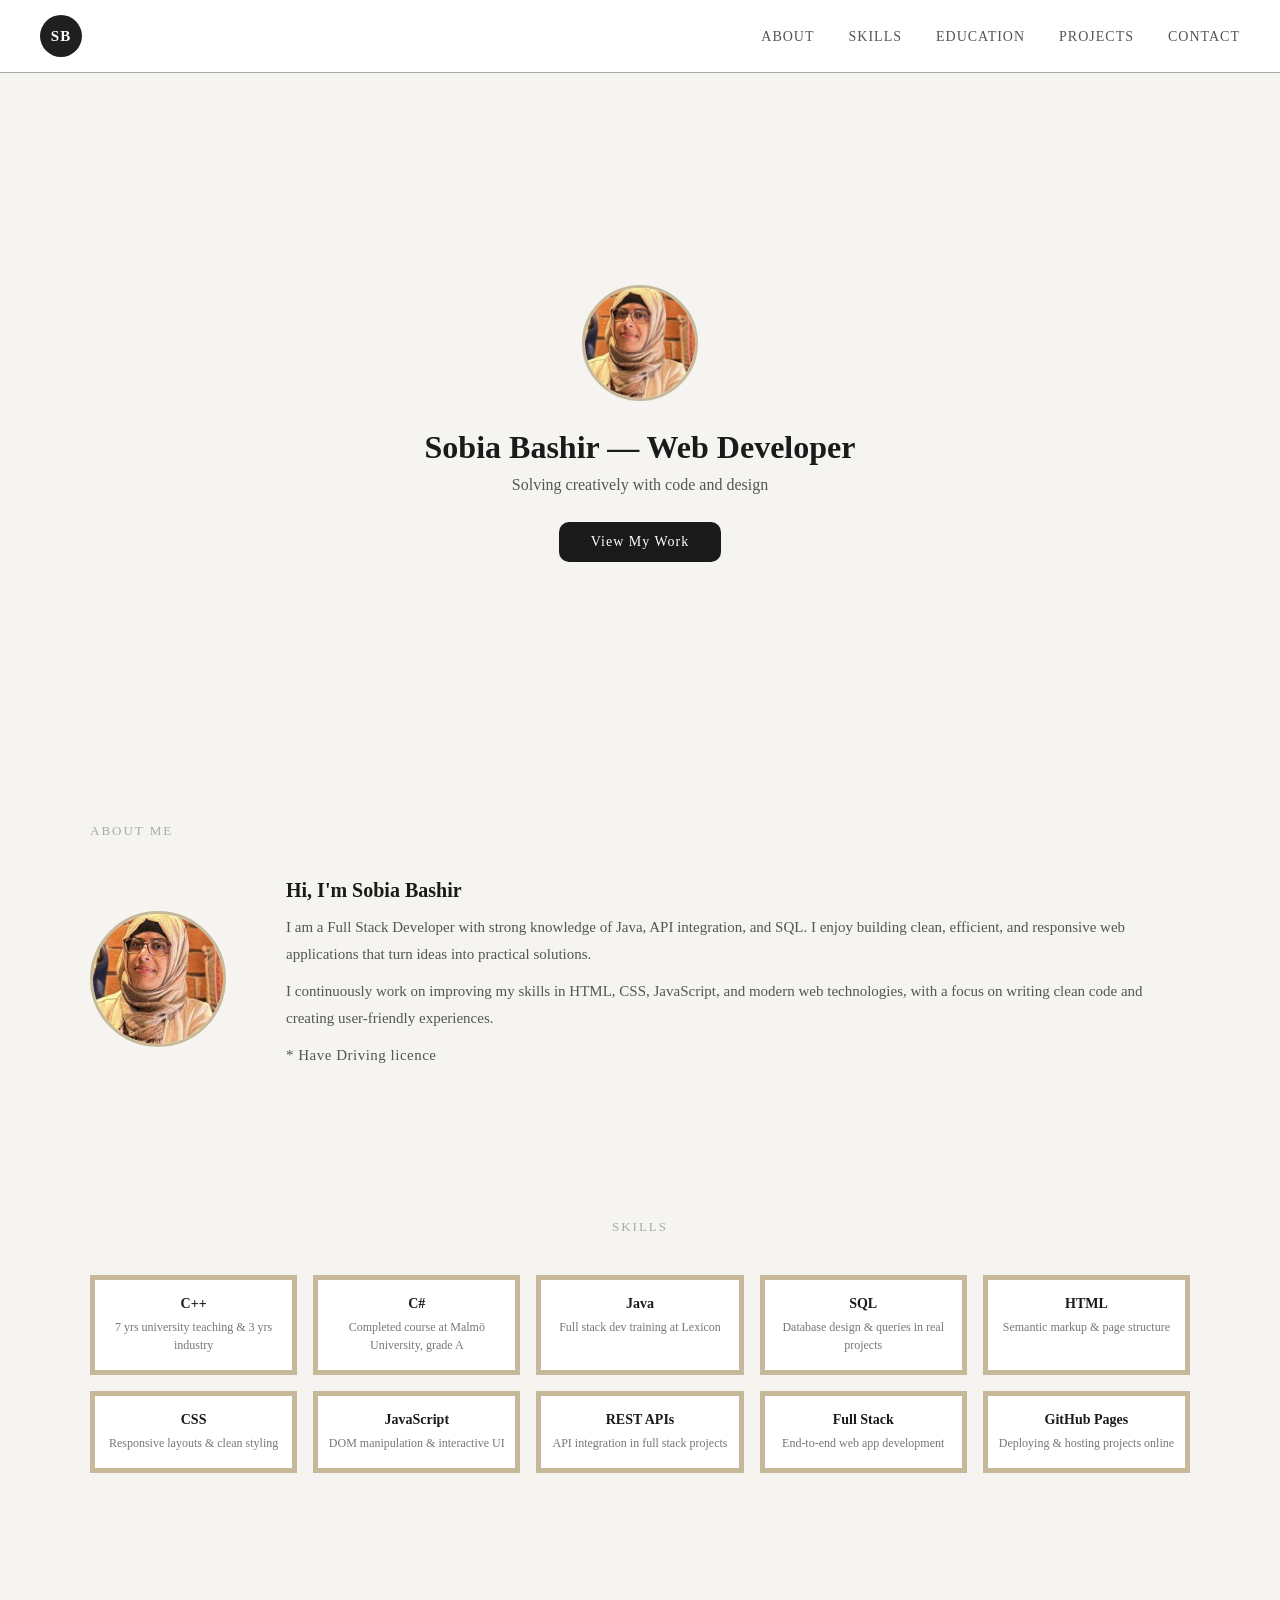
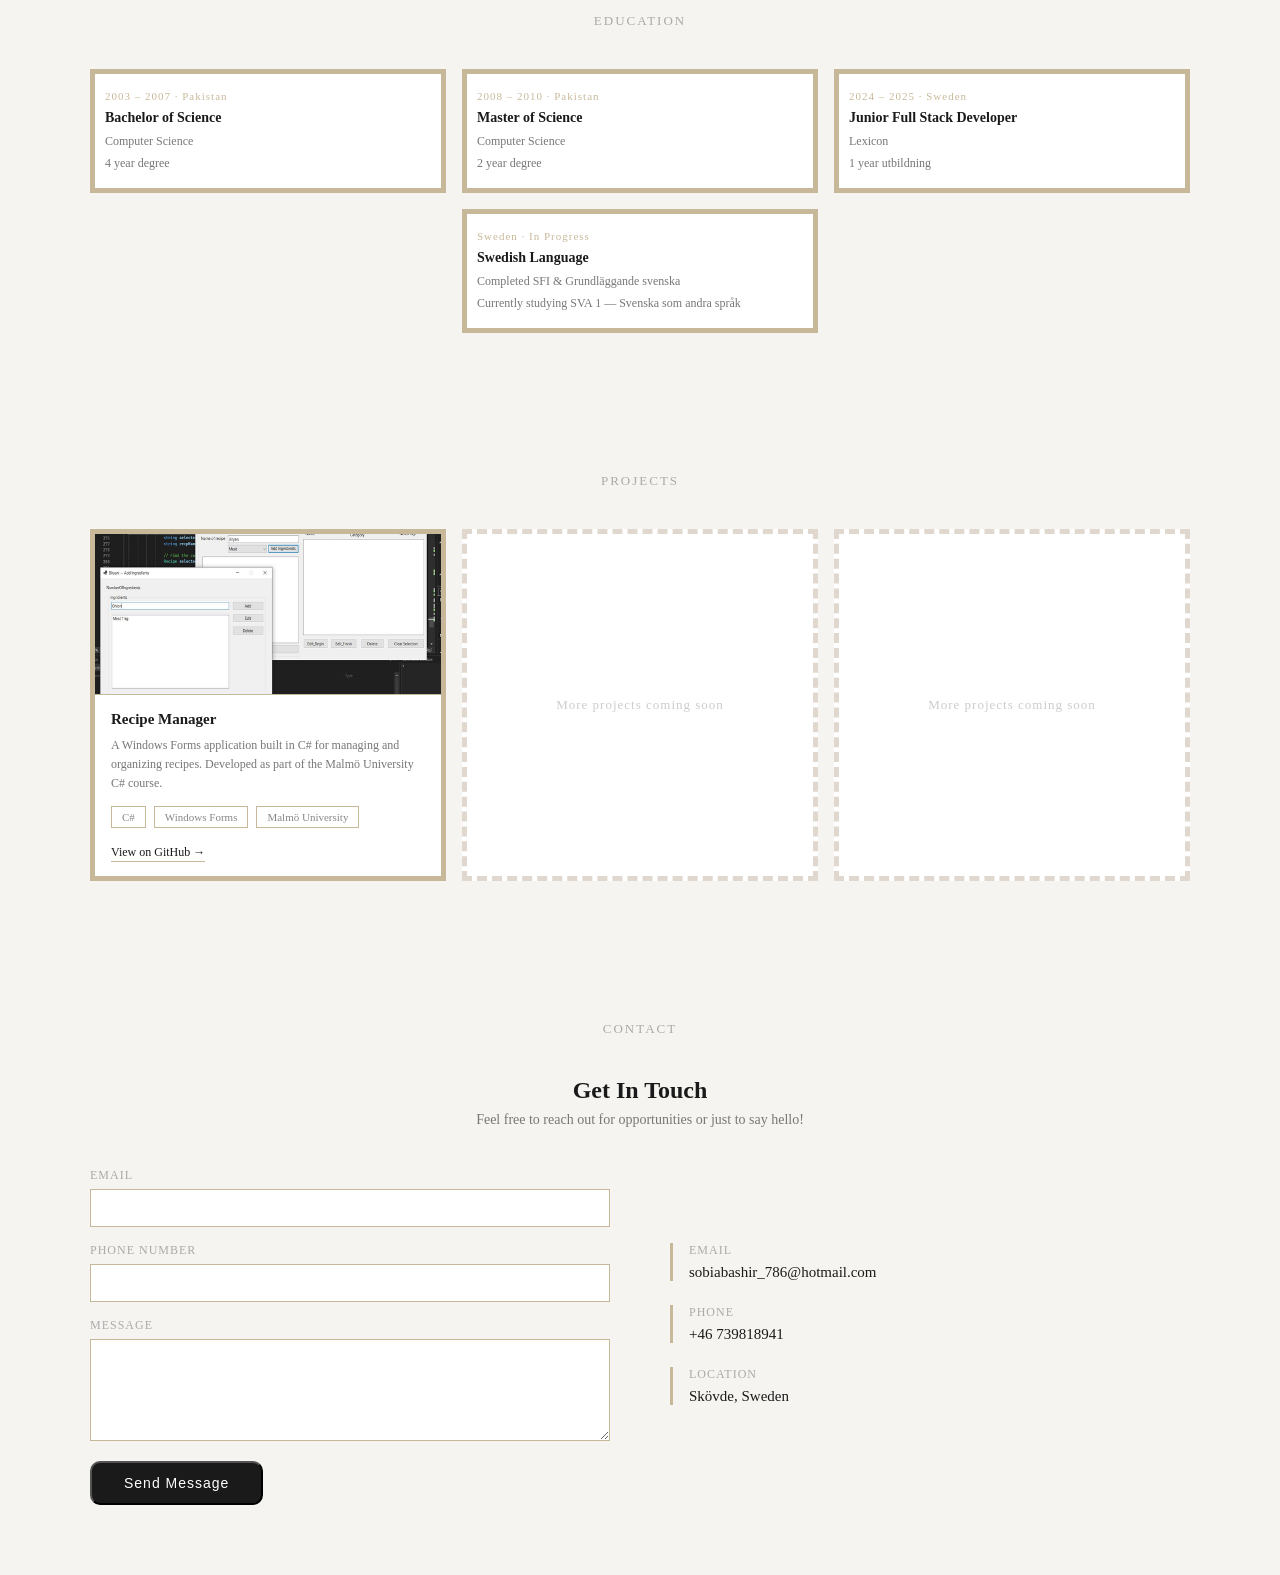
==== commit 798b2843: "added contact sections  style" ====
--- a/Portfolio/index.html
+++ b/Portfolio/index.html
@@ -215,17 +215,17 @@
         <div class="form-group">
           <label>Email</label>
           <input type="email" name="email" 
-                 placeholder="your@email.com" />
+                 placeholder="  " />
         </div>
         <div class="form-group">
           <label>Phone Number</label>
           <input type="tel" name="phone" 
-                 placeholder="+46 ---------" />
+                 placeholder="     " />
         </div>
         <div class="form-group">
           <label>Message</label>
           <textarea name="message" rows="5" 
-                    placeholder="Your message..."></textarea>
+                    placeholder="  "></textarea>
         </div>
         <button type="submit" class="btn-primary">Send Message</button>
       </form>
@@ -238,11 +238,11 @@
         </div>
         <div class="contact-item">
           <p class="contact-label">Phone</p>
-          <p class="contact-value">+46 000 000 000</p>
+          <p class="contact-value">+46 739818941</p>
         </div>
         <div class="contact-item">
           <p class="contact-label">Location</p>
-          <p class="contact-value">Stockholm, Sweden</p>
+          <p class="contact-value">Skövde, Sweden</p>
         </div>
         <div class="contact-item">
 </body>
